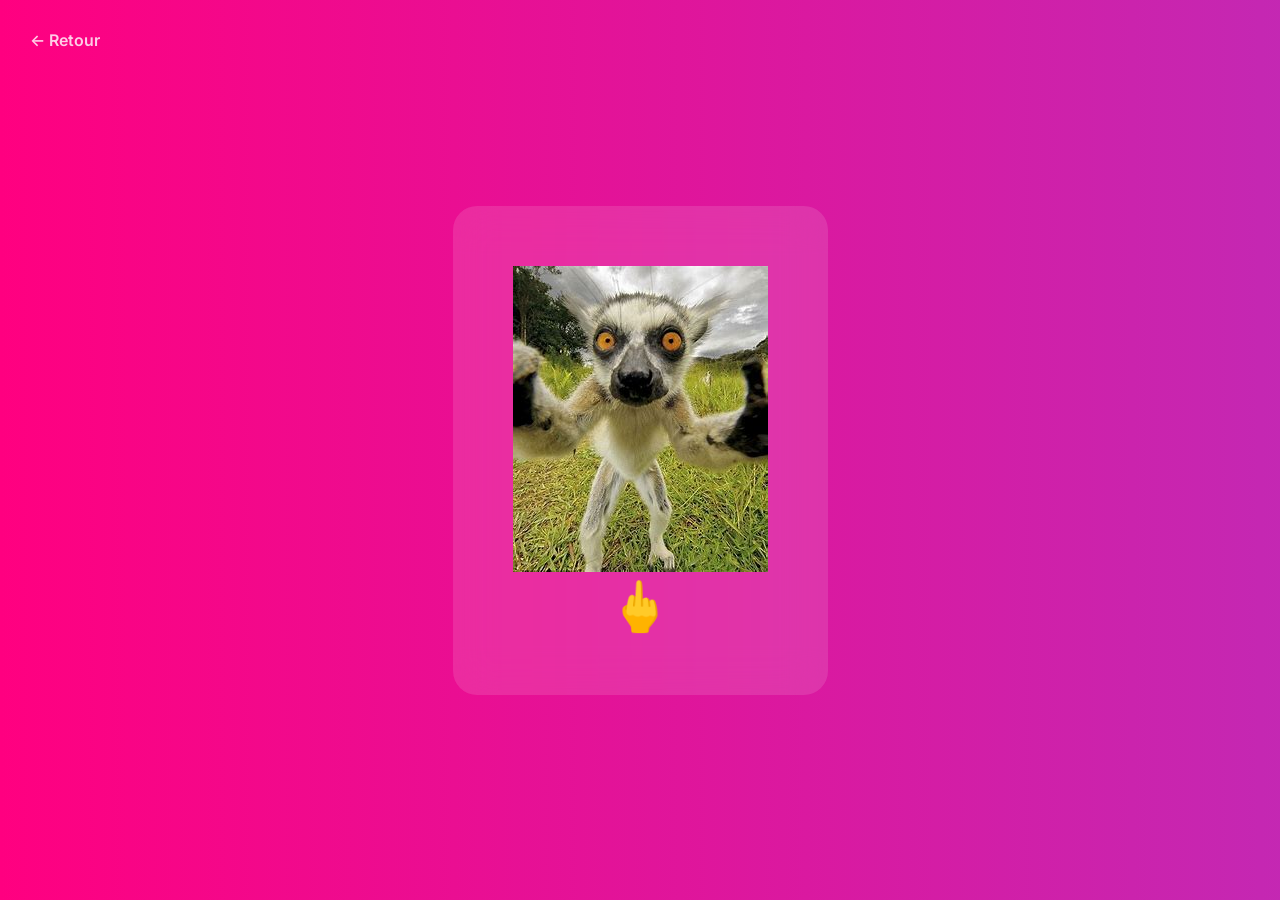
==== contact.html @ a37cab34 "tout" ====
<!DOCTYPE html>
<html lang="fr">
<head>
    <meta charset="UTF-8">
    <title>Contact — Louca</title>
    <meta name="viewport" content="width=device-width, initial-scale=1.0">
    <link href="https://fonts.googleapis.com/css2?family=Inter:wght@400;600;700&display=swap" rel="stylesheet">
    <link rel="stylesheet" href="contact.css">
</head>
<body>

<a href="index.html" class="back">← Retour</a>

<div class="contact-container">
   
    <img src="[data-uri]" alt="">
    <br><font size="50px">🖕</font>

</div>

</body>
</html>
---- contact.css ----
* {
    margin: 0;
    padding: 0;
    box-sizing: border-box;
    font-family: 'Inter', sans-serif;
}

body {
    min-height: 100vh;
    background: linear-gradient(
        270deg,
        #ff0080,
        #ff8c00,
        #40e0d0,
        #6c63ff,
        #ff0080
    );
    background-size: 1000% 1000%;
    animation: rainbow 18s ease infinite;
    display: flex;
    justify-content: center;
    align-items: center;
    color: white;
}

/* Animation arc-en-ciel */
@keyframes rainbow {
    0% { background-position: 0% 50%; }
    50% { background-position: 100% 50%; }
    100% { background-position: 0% 50%; }
}

/* Bouton retour */
.back {
    position: fixed;
    top: 30px;
    left: 30px;
    color: white;
    text-decoration: none;
    font-weight: 600;
    opacity: 0.8;
}

/* Contenu */
.contact-container {
    background: rgba(255,255,255,0.12);
    backdrop-filter: blur(20px);
    padding: 60px;
    border-radius: 24px;
    text-align: center;
    max-width: 500px;
}

.contact-container h1 {
    font-size: 2.5rem;
    margin-bottom: 20px;
}

.contact-container p {
    opacity: 0.9;
    margin-bottom: 40px;
}

/* Bouton mail */
.contact-btn {
    display: inline-block;
    background: white;
    color: black;
    padding: 14px 28px;
    border-radius: 999px;
    font-weight: 700;
    text-decoration: none;
    margin-bottom: 30px;
    transition: transform 0.3s ease;
}

.contact-btn:hover {
    transform: scale(1.05);
}

/* Réseaux */
.socials {
    display: flex;
    justify-content: center;
    gap: 30px;
}

.socials a {
    color: white;
    text-decoration: none;
    font-weight: 600;
    opacity: 0.85;
}
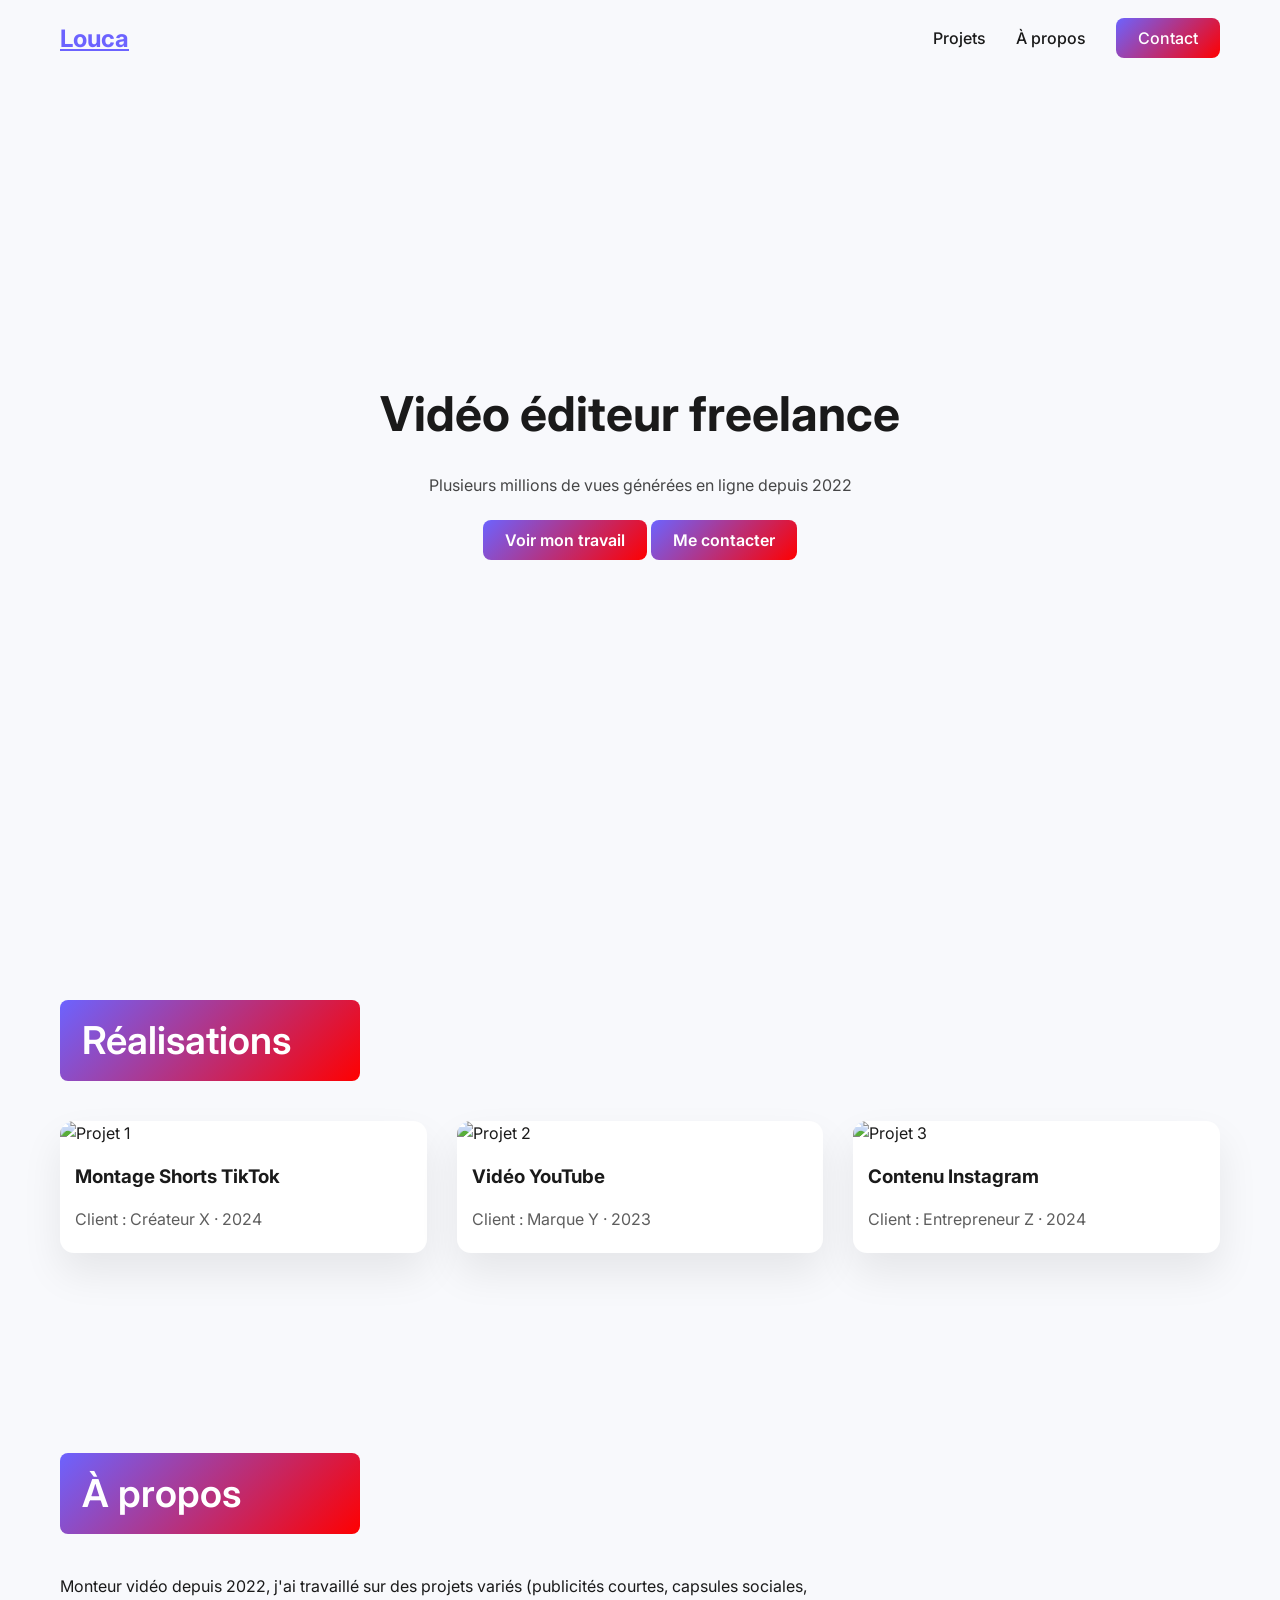
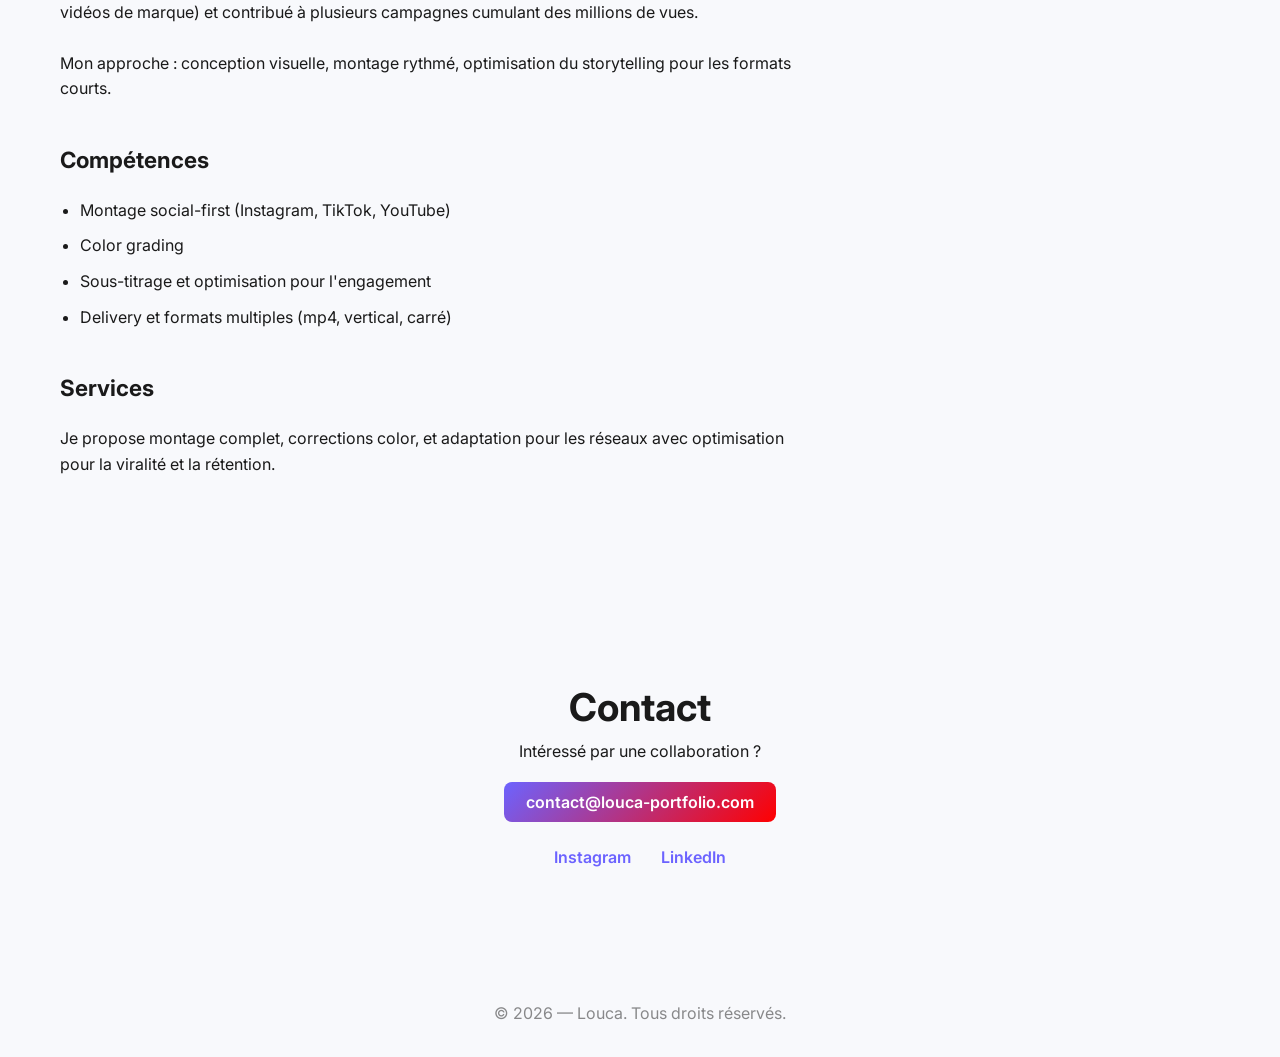
==== commit f31d07f9: "tout modif" ====
--- a/contact.html
+++ b/contact.html
@@ -2,21 +2,120 @@
 <html lang="fr">
 <head>
     <meta charset="UTF-8">
-    <title>Contact — Louca</title>
     <meta name="viewport" content="width=device-width, initial-scale=1.0">
-    <link href="https://fonts.googleapis.com/css2?family=Inter:wght@400;600;700&display=swap" rel="stylesheet">
-    <link rel="stylesheet" href="contact.css">
+    <title>Louca — Vidéo Éditeur Freelance</title>
+    <link rel="stylesheet" href="style.css">
+    <link href="https://fonts.googleapis.com/css2?family=Inter:wght@300;400;600;700&display=swap" rel="stylesheet">
 </head>
 <body>
 
-<a href="index.html" class="back">← Retour</a>
+<header>
+    <nav>
+        <a href="#top" class="logo">Louca</a>
 
-<div class="contact-container">
-   
-    <img src="[data-uri]" alt="">
-    <br><font size="50px">🖕</font>
 
-</div>
+        <ul class="nav-links">
+            <li><a href="#projects">Projets</a></li>
+            <li><a href="#about">À propos</a></li>
+            <li><a href="#contact" class="btn" style="color: white;">Contact</a></li>
+        </ul>
 
+        <!-- Bouton menu mobile -->
+        <div class="burger">
+            <span></span>
+            <span></span>
+            <span></span>
+        </div>
+    </nav>
+
+    <!-- Menu mobile -->
+    <div class="mobile-menu">
+        <a href="#projects">Projets</a>
+        <a href="#about">À propos</a>
+        <a href="contact.html">.</a>
+
+    </div>
+</header>
+
+
+<section class="hero">
+    <h2>Vidéo éditeur freelance</h2>
+    <p>Plusieurs millions de vues générées en ligne depuis 2022</p>
+    <div class="hero-buttons">
+        <a href="#projects" class="btn">Voir mon travail</a>
+        <a href="#contact" class="btn secondary">Me contacter</a>
+    </div>
+</section>
+
+<section id="projects" class="projects">
+    <h2 class="btn2">Réalisations</h2>
+
+    <div class="grid">
+        <div class="card">
+            <img src="miniature1.jpg" alt="Projet 1">
+            <h3>Montage Shorts TikTok</h3>
+            <p>Client : Créateur X · 2024</p>
+        </div>
+
+        <div class="card">
+            <img src="miniature2.jpg" alt="Projet 2">
+            <h3>Vidéo YouTube</h3>
+            <p>Client : Marque Y · 2023</p>
+        </div>
+
+        <div class="card">
+            <img src="miniature3.jpg" alt="Projet 3">
+            <h3>Contenu Instagram</h3>
+            <p>Client : Entrepreneur Z · 2024</p>
+        </div>
+    </div>
+</section>
+
+<section id="about" class="about">
+    <h2 class="btn2">À propos</h2>
+
+    <p>
+        Monteur vidéo depuis 2022, j'ai travaillé sur des projets variés
+        (publicités courtes, capsules sociales, vidéos de marque) et contribué
+        à plusieurs campagnes cumulant des millions de vues.
+        <br><br>
+        Mon approche : conception visuelle, montage rythmé,
+        optimisation du storytelling pour les formats courts.
+    </p>
+
+    <h3>Compétences</h3>
+    <ul>
+        <li>Montage social-first (Instagram, TikTok, YouTube)</li>
+        <li>Color grading</li>
+        <li>Sous-titrage et optimisation pour l'engagement</li>
+        <li>Delivery et formats multiples (mp4, vertical, carré)</li>
+    </ul>
+
+    <h3>Services</h3>
+    <p>
+        Je propose montage complet, corrections color,
+        et adaptation pour les réseaux avec optimisation
+        pour la viralité et la rétention.
+    </p>
+</section>
+
+
+<section id="contact" class="contact">
+    <h2 style="margin-bottom: 0px;">Contact</h2>
+    <p>Intéressé par une collaboration ?</p><br>
+
+    <a href="mailto:contact@louca-portfolio.com" class="btn">contact@louca-portfolio.com</a>
+
+    <div class="socials">
+        <a href="#" target="_blank">Instagram</a>
+        <a href="#" target="_blank">LinkedIn</a>
+    </div>
+</section>
+
+<footer>
+    <p>© 2026 — Louca. Tous droits réservés.</p>
+</footer>
+
+<script src="script.js"></script>
 </body>
 </html>
--- a/style.css
+++ b/style.css
@@ -0,0 +1,249 @@
+* {
+    margin: 0;
+    padding: 0;
+    box-sizing: border-box;
+    font-family: 'Inter', sans-serif;
+}
+
+body {
+    background: #f8f9fc;
+    color: #1a1a1a;
+    line-height: 1.6;
+}
+
+/* ---------- HEADER ---------- */
+
+header {
+    position: fixed;
+    top: 0;
+    width: 100%;
+    background: rgba(248, 249, 252, 0.9);
+    backdrop-filter: blur(10px);
+    z-index: 1000;
+}
+
+nav {
+    max-width: 1200px;
+    margin: auto;
+    padding: 20px;
+    display: flex;
+    justify-content: space-between;
+    align-items: center;
+}
+
+.logo {
+    font-weight: 700;
+    font-size: 1.5rem;
+    color: #6c63ff;
+}
+
+.nav-links {
+    list-style: none;
+    display: flex;
+    gap: 30px;
+}
+
+.nav-links a {
+    text-decoration: none;
+    color: #1a1a1a;
+    font-weight: 500;
+}
+
+/* ---------- BOUTONS ---------- */
+
+.btn {
+    background: linear-gradient(135deg, #6c63ff, red);
+    color: white;
+    padding: 10px 22px;
+    border-radius: 8px;
+    text-decoration: none;
+    font-weight: 600;
+}
+
+.btn2 {
+    background: linear-gradient(135deg, #6c63ff, red);
+    color: white;
+    padding: 10px 22px;
+    border-radius: 8px;
+    text-decoration: none;
+    font-weight: 600;
+    width: 300px;
+}
+
+/* ---------- BURGER ---------- */
+
+.burger {
+    display: none;
+    flex-direction: column;
+    gap: 5px;
+    cursor: pointer;
+}
+
+.burger span {
+    width: 25px;
+    height: 3px;
+    background: #1a1a1a;
+    border-radius: 2px;
+}
+
+/* ---------- MENU MOBILE ---------- */
+
+.mobile-menu {
+    position: fixed;
+    inset: 0;
+    background: linear-gradient(135deg, #6c63ff, #5ad1ff);
+    display: flex;
+    flex-direction: column;
+    justify-content: center;
+    align-items: center;
+    gap: 40px;
+    transform: translateY(-100%);
+    transition: transform 0.6s ease;
+}
+
+.mobile-menu a {
+    color: #f8f9fc;
+    font-size: 2rem;
+    text-decoration: none;
+    font-weight: 600;
+}
+
+.mobile-menu.active {
+    transform: translateY(0);
+}
+
+/* ---------- HERO ---------- */
+
+.hero {
+    min-height: 100vh;
+    padding: 30px 20px 0;
+    display: flex;
+    flex-direction: column;
+    justify-content: center;
+    align-items: center;
+    text-align: center;
+}
+
+.hero h2 {
+    font-size: 3rem;
+    margin-bottom: 20px;
+}
+
+.hero p {
+    max-width: 600px;
+    margin-bottom: 30px;
+    opacity: 0.8;
+}
+
+/* ---------- SECTIONS ---------- */
+
+.projects, .about, .contact {
+    padding: 100px 20px;
+    max-width: 1200px;
+    margin: auto;
+}
+
+h2 {
+    font-size: 2.4rem;
+    margin-bottom: 40px;
+}
+
+/* ---------- PROJETS ---------- */
+
+.grid {
+    display: grid;
+    grid-template-columns: repeat(auto-fit, minmax(280px, 1fr));
+    gap: 30px;
+}
+
+.card {
+    background: white;
+    border-radius: 14px;
+    overflow: hidden;
+    box-shadow: 0 20px 40px rgba(0,0,0,0.08);
+    transition: transform 0.3s;
+}
+
+.card:hover {
+    transform: translateY(-10px);
+}
+
+.card img {
+    width: 100%;
+    height: 200px;
+    object-fit: cover;
+}
+
+.card h3 {
+    padding: 15px;
+}
+
+.card p {
+    padding: 0 15px 20px;
+    opacity: 0.7;
+}
+
+/* ---------- CONTACT ---------- */
+
+.contact {
+    text-align: center;
+}
+
+.socials {
+    margin-top: 30px;
+    display: flex;
+    justify-content: center;
+    gap: 30px;
+}
+
+.socials a {
+    color: #6c63ff;
+    text-decoration: none;
+    font-weight: 600;
+}
+
+/* ---------- FOOTER ---------- */
+
+footer {
+    text-align: center;
+    padding: 30px;
+    opacity: 0.5;
+}
+
+/* ---------- RESPONSIVE ---------- */
+
+@media (max-width: 768px) {
+    .nav-links {
+        display: none;
+    }
+
+    .burger {
+        display: flex;
+    }
+}
+
+html {
+    scroll-behavior: smooth;
+}
+
+.about h3 {
+    margin-top: 40px;
+    margin-bottom: 20px;
+    font-size: 1.4rem;
+}
+
+.about ul {
+    margin-left: 20px;
+    margin-bottom: 20px;
+}
+
+.about li {
+    margin-bottom: 10px;
+    line-height: 1.6;
+}
+
+.about p {
+    max-width: 750px;
+}
+
+
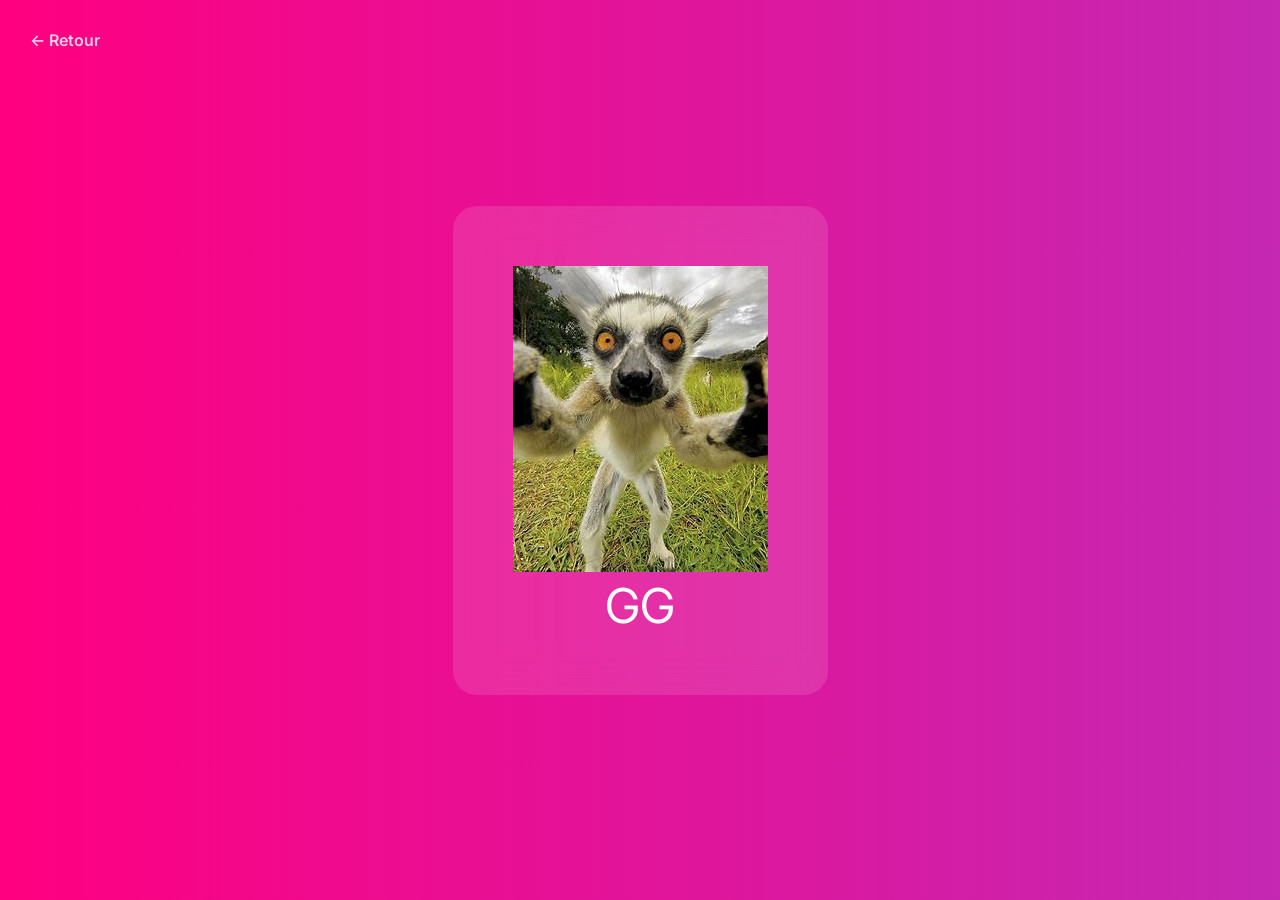
==== commit e22ca265: "normal code" ====
--- a/contact.html
+++ b/contact.html
@@ -2,120 +2,21 @@
 <html lang="fr">
 <head>
     <meta charset="UTF-8">
+    <title>Contact — Louca</title>
     <meta name="viewport" content="width=device-width, initial-scale=1.0">
-    <title>Louca — Vidéo Éditeur Freelance</title>
-    <link rel="stylesheet" href="style.css">
-    <link href="https://fonts.googleapis.com/css2?family=Inter:wght@300;400;600;700&display=swap" rel="stylesheet">
+    <link href="https://fonts.googleapis.com/css2?family=Inter:wght@400;600;700&display=swap" rel="stylesheet">
+    <link rel="stylesheet" href="contact.css">
 </head>
 <body>
 
-<header>
-    <nav>
-        <a href="#top" class="logo">Louca</a>
+<a href="index.html" class="back">← Retour</a>
 
+<div class="contact-container">
+   
+    <img src="[data-uri]" alt="">
+    <br><font size="50px">GG</font>
 
-        <ul class="nav-links">
-            <li><a href="#projects">Projets</a></li>
-            <li><a href="#about">À propos</a></li>
-            <li><a href="#contact" class="btn" style="color: white;">Contact</a></li>
-        </ul>
+</div>
 
-        <!-- Bouton menu mobile -->
-        <div class="burger">
-            <span></span>
-            <span></span>
-            <span></span>
-        </div>
-    </nav>
-
-    <!-- Menu mobile -->
-    <div class="mobile-menu">
-        <a href="#projects">Projets</a>
-        <a href="#about">À propos</a>
-        <a href="contact.html">.</a>
-
-    </div>
-</header>
-
-
-<section class="hero">
-    <h2>Vidéo éditeur freelance</h2>
-    <p>Plusieurs millions de vues générées en ligne depuis 2022</p>
-    <div class="hero-buttons">
-        <a href="#projects" class="btn">Voir mon travail</a>
-        <a href="#contact" class="btn secondary">Me contacter</a>
-    </div>
-</section>
-
-<section id="projects" class="projects">
-    <h2 class="btn2">Réalisations</h2>
-
-    <div class="grid">
-        <div class="card">
-            <img src="miniature1.jpg" alt="Projet 1">
-            <h3>Montage Shorts TikTok</h3>
-            <p>Client : Créateur X · 2024</p>
-        </div>
-
-        <div class="card">
-            <img src="miniature2.jpg" alt="Projet 2">
-            <h3>Vidéo YouTube</h3>
-            <p>Client : Marque Y · 2023</p>
-        </div>
-
-        <div class="card">
-            <img src="miniature3.jpg" alt="Projet 3">
-            <h3>Contenu Instagram</h3>
-            <p>Client : Entrepreneur Z · 2024</p>
-        </div>
-    </div>
-</section>
-
-<section id="about" class="about">
-    <h2 class="btn2">À propos</h2>
-
-    <p>
-        Monteur vidéo depuis 2022, j'ai travaillé sur des projets variés
-        (publicités courtes, capsules sociales, vidéos de marque) et contribué
-        à plusieurs campagnes cumulant des millions de vues.
-        <br><br>
-        Mon approche : conception visuelle, montage rythmé,
-        optimisation du storytelling pour les formats courts.
-    </p>
-
-    <h3>Compétences</h3>
-    <ul>
-        <li>Montage social-first (Instagram, TikTok, YouTube)</li>
-        <li>Color grading</li>
-        <li>Sous-titrage et optimisation pour l'engagement</li>
-        <li>Delivery et formats multiples (mp4, vertical, carré)</li>
-    </ul>
-
-    <h3>Services</h3>
-    <p>
-        Je propose montage complet, corrections color,
-        et adaptation pour les réseaux avec optimisation
-        pour la viralité et la rétention.
-    </p>
-</section>
-
-
-<section id="contact" class="contact">
-    <h2 style="margin-bottom: 0px;">Contact</h2>
-    <p>Intéressé par une collaboration ?</p><br>
-
-    <a href="mailto:contact@louca-portfolio.com" class="btn">contact@louca-portfolio.com</a>
-
-    <div class="socials">
-        <a href="#" target="_blank">Instagram</a>
-        <a href="#" target="_blank">LinkedIn</a>
-    </div>
-</section>
-
-<footer>
-    <p>© 2026 — Louca. Tous droits réservés.</p>
-</footer>
-
-<script src="script.js"></script>
 </body>
 </html>
--- a/contact.css
+++ b/contact.css
@@ -0,0 +1,93 @@
+* {
+    margin: 0;
+    padding: 0;
+    box-sizing: border-box;
+    font-family: 'Inter', sans-serif;
+}
+
+body {
+    min-height: 100vh;
+    background: linear-gradient(
+        270deg,
+        #ff0080,
+        #ff8c00,
+        #40e0d0,
+        #6c63ff,
+        #ff0080
+    );
+    background-size: 1000% 1000%;
+    animation: rainbow 18s ease infinite;
+    display: flex;
+    justify-content: center;
+    align-items: center;
+    color: white;
+}
+
+/* Animation arc-en-ciel */
+@keyframes rainbow {
+    0% { background-position: 0% 50%; }
+    50% { background-position: 100% 50%; }
+    100% { background-position: 0% 50%; }
+}
+
+/* Bouton retour */
+.back {
+    position: fixed;
+    top: 30px;
+    left: 30px;
+    color: white;
+    text-decoration: none;
+    font-weight: 600;
+    opacity: 0.8;
+}
+
+/* Contenu */
+.contact-container {
+    background: rgba(255,255,255,0.12);
+    backdrop-filter: blur(20px);
+    padding: 60px;
+    border-radius: 24px;
+    text-align: center;
+    max-width: 500px;
+}
+
+.contact-container h1 {
+    font-size: 2.5rem;
+    margin-bottom: 20px;
+}
+
+.contact-container p {
+    opacity: 0.9;
+    margin-bottom: 40px;
+}
+
+/* Bouton mail */
+.contact-btn {
+    display: inline-block;
+    background: white;
+    color: black;
+    padding: 14px 28px;
+    border-radius: 999px;
+    font-weight: 700;
+    text-decoration: none;
+    margin-bottom: 30px;
+    transition: transform 0.3s ease;
+}
+
+.contact-btn:hover {
+    transform: scale(1.05);
+}
+
+/* Réseaux */
+.socials {
+    display: flex;
+    justify-content: center;
+    gap: 30px;
+}
+
+.socials a {
+    color: white;
+    text-decoration: none;
+    font-weight: 600;
+    opacity: 0.85;
+}
